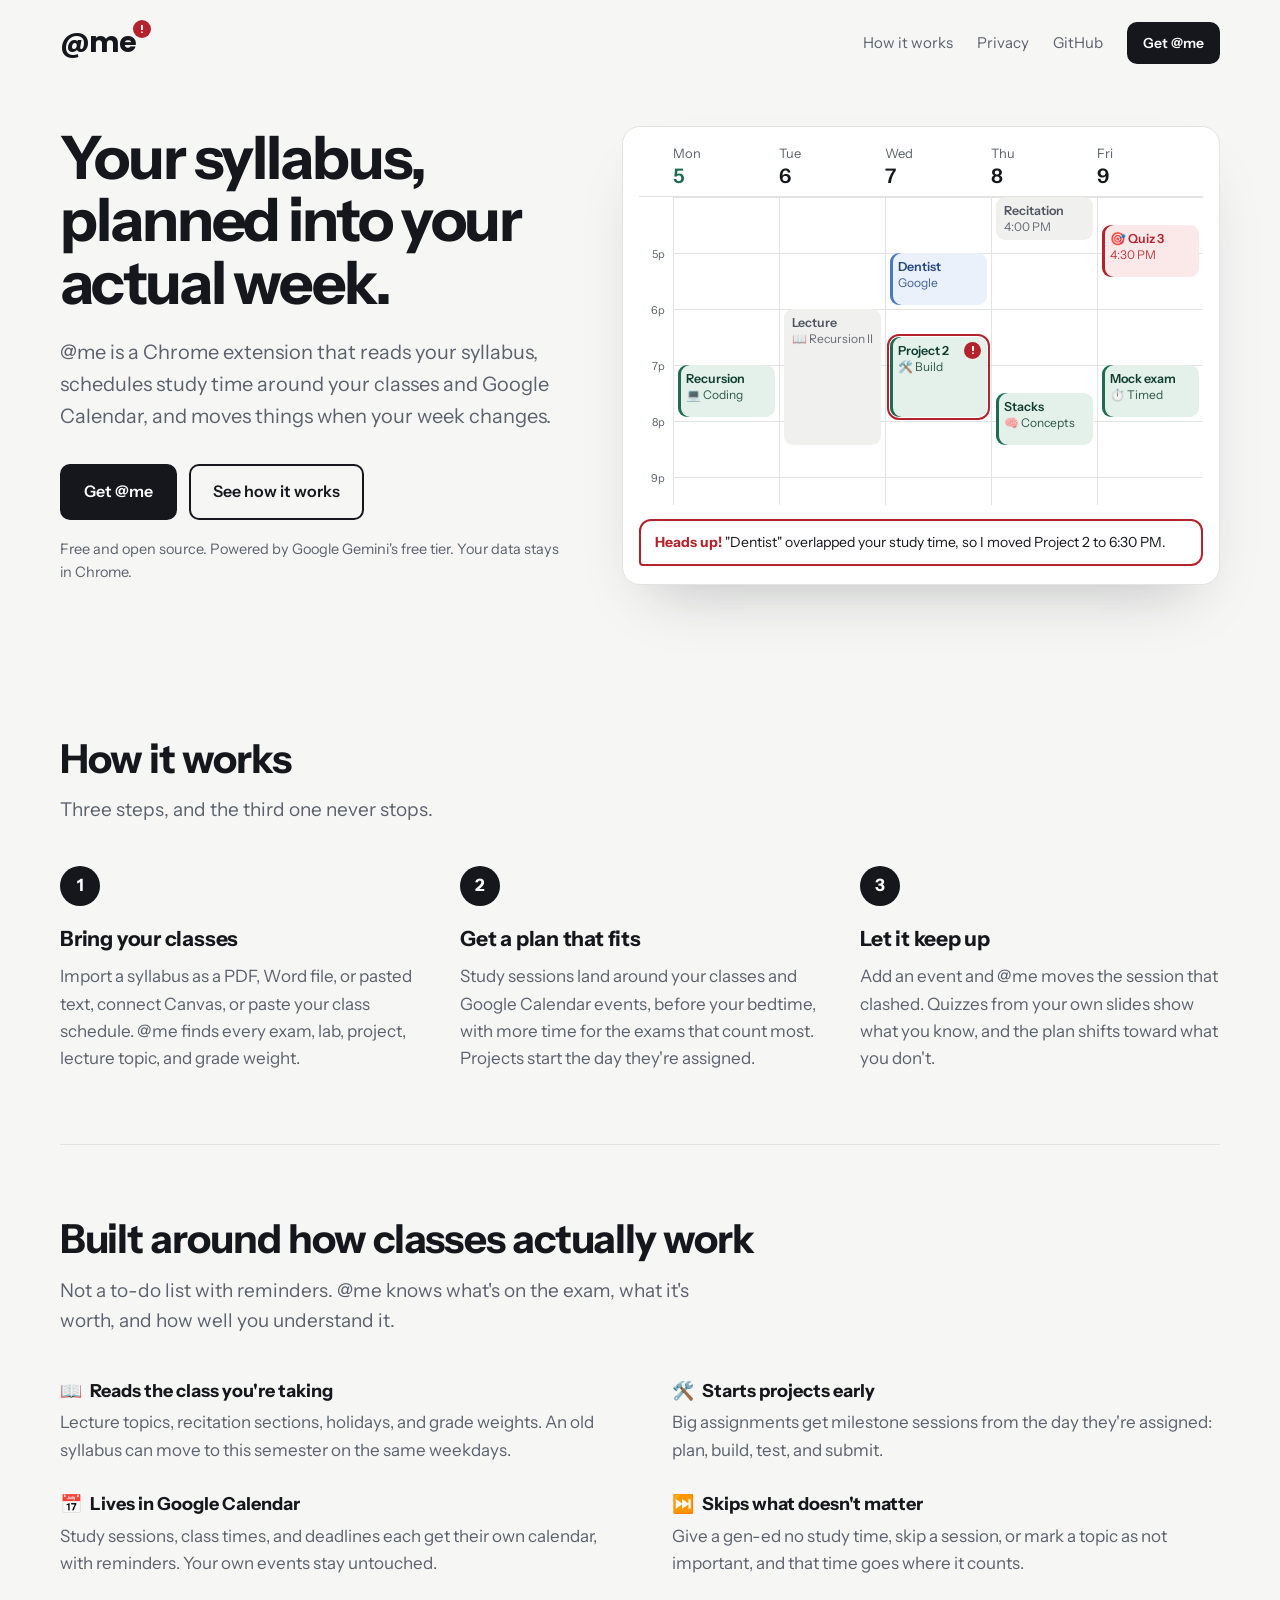
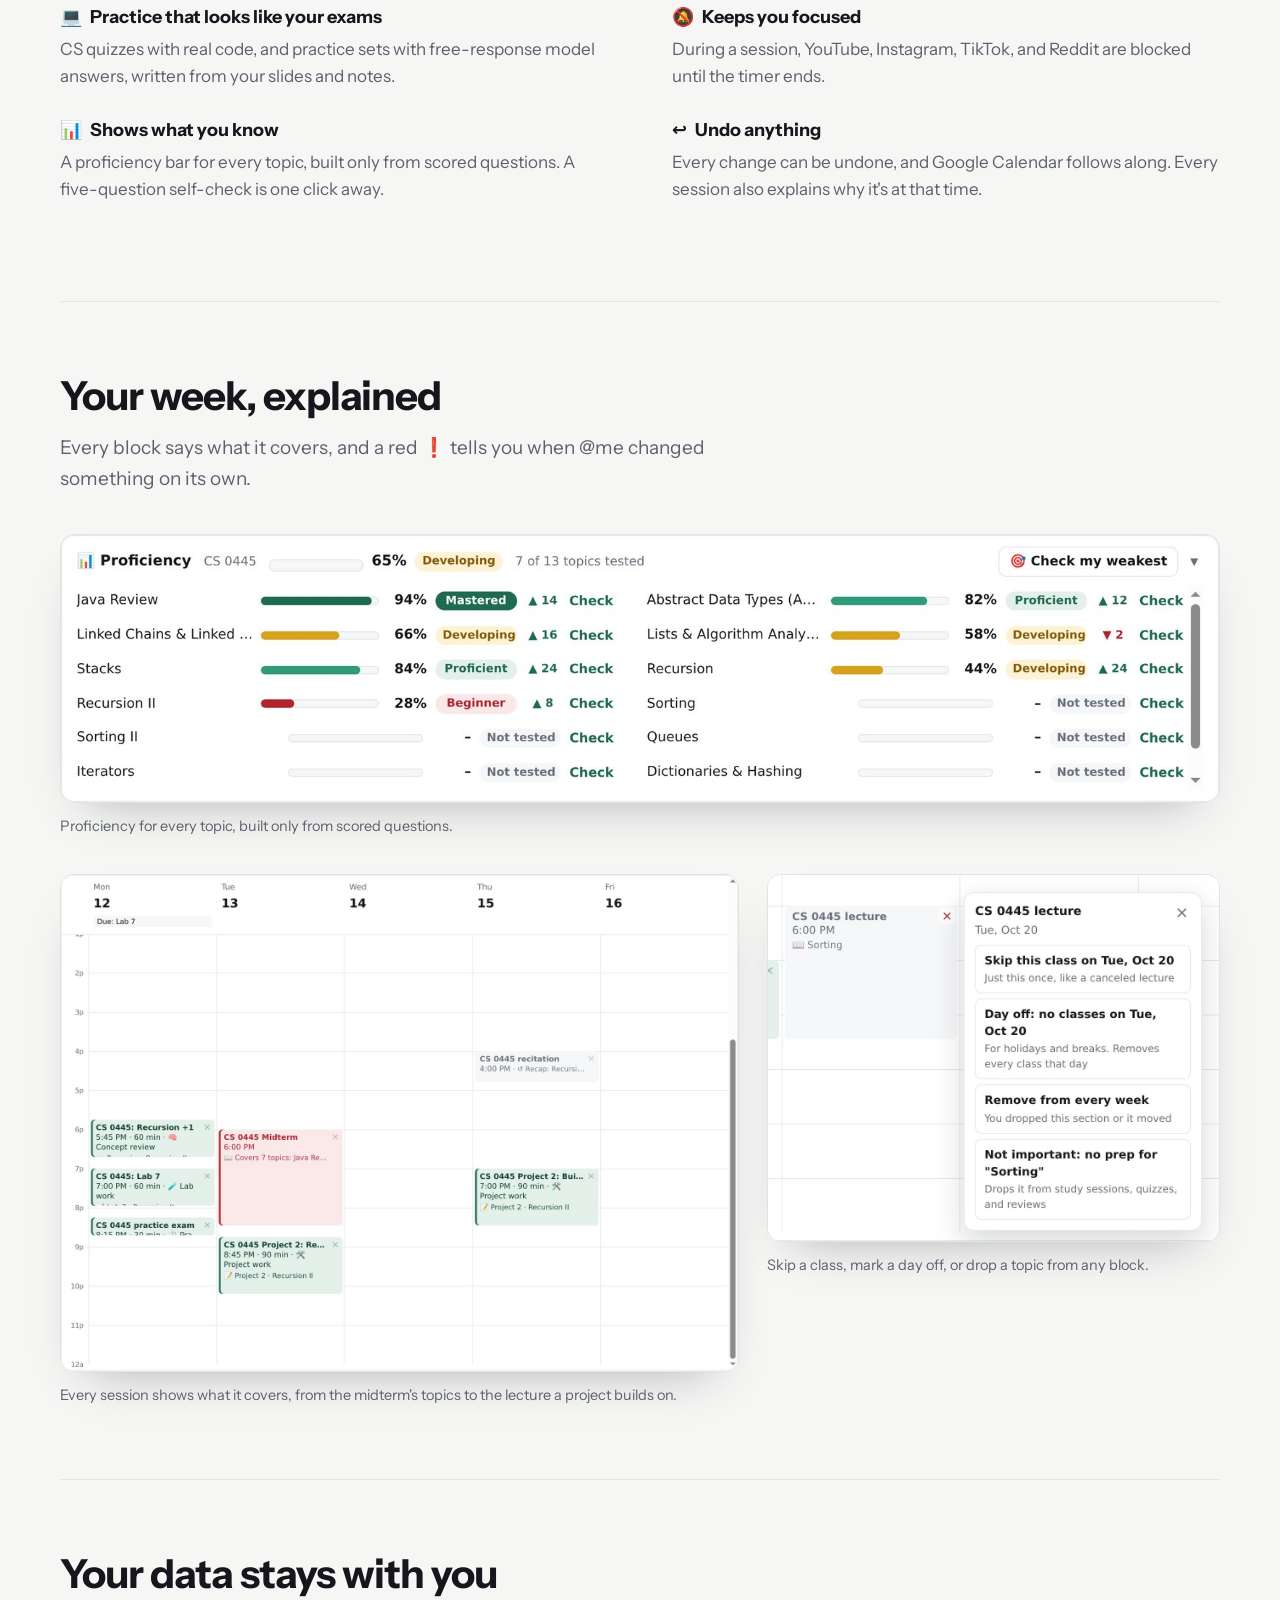
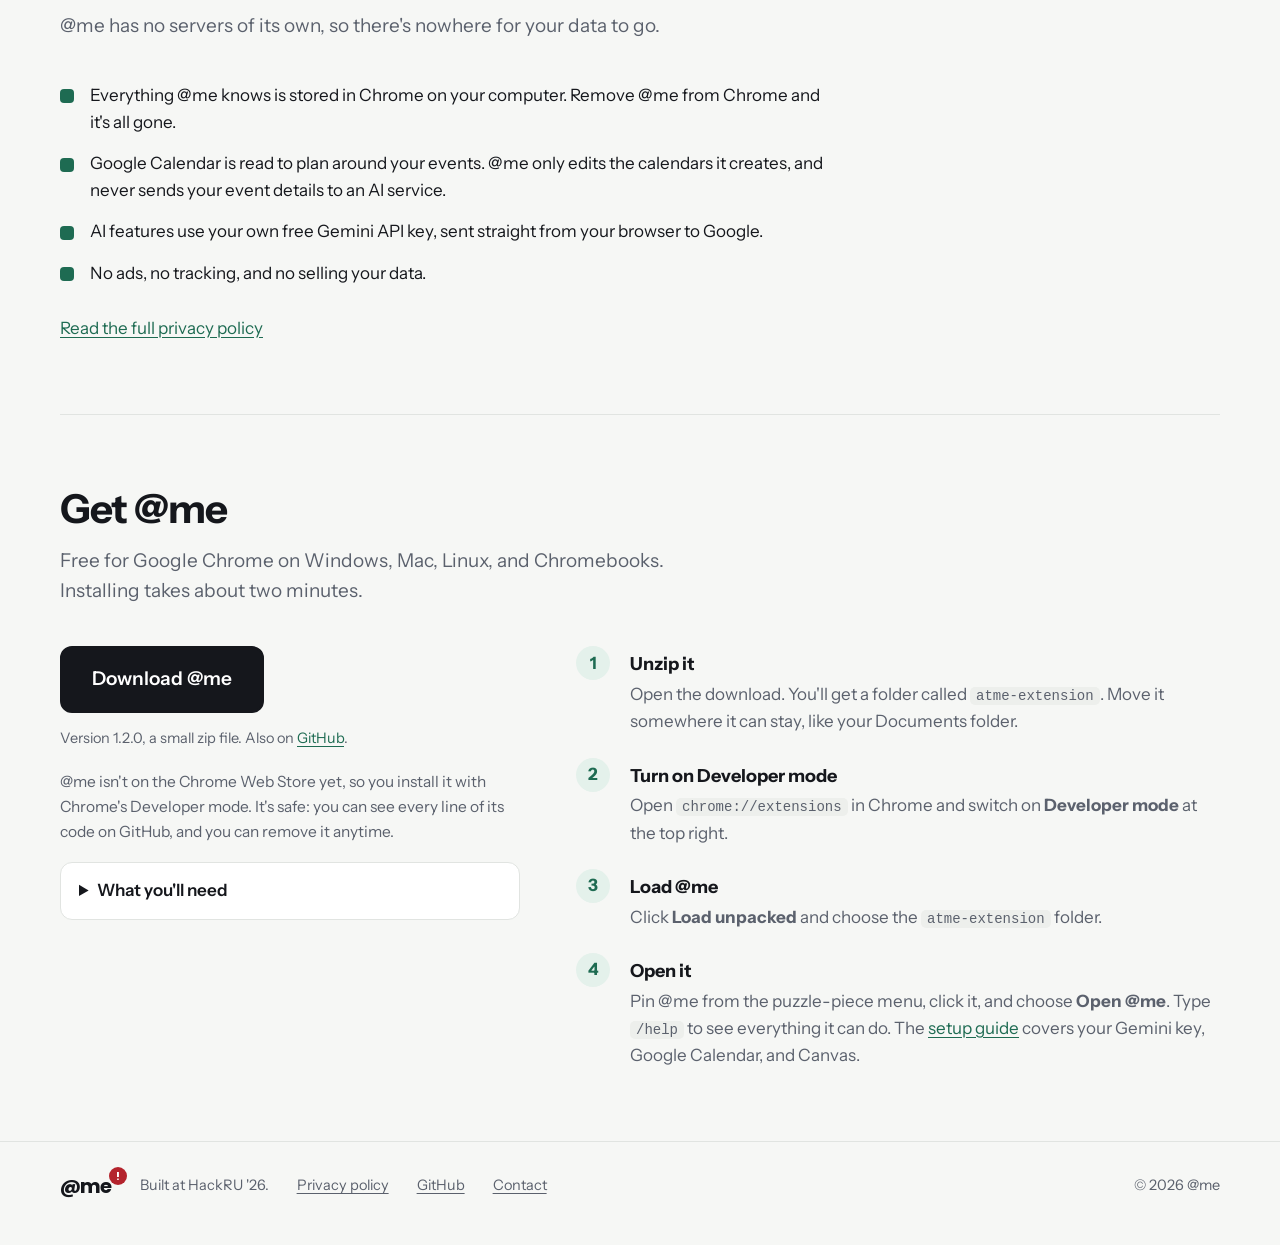
==== site/index.html @ e36cbe59 "Initial commit" ====
<!doctype html>
<html lang="en">
<head>
<meta charset="utf-8">
<meta name="viewport" content="width=device-width, initial-scale=1">
<title>@me: your study operator</title>
<meta name="description" content="@me is a Chrome extension that reads your syllabus, plans study time around your classes and Google Calendar, and moves things when your week changes.">
<link rel="canonical" href="https://atme.tech/">
<link rel="icon" type="image/png" href="assets/icon.png">
<meta property="og:type" content="website">
<meta property="og:url" content="https://atme.tech/">
<meta property="og:title" content="@me: your study operator">
<meta property="og:description" content="Reads your syllabus, plans your studying on Google Calendar, and keeps the plan working when your week changes.">
<meta property="og:image" content="https://atme.tech/assets/share.png">
<meta name="twitter:card" content="summary_large_image">
<link rel="preconnect" href="https://fonts.googleapis.com">
<link rel="preconnect" href="https://fonts.gstatic.com" crossorigin>
<link href="https://fonts.googleapis.com/css2?family=Instrument+Sans:wght@400;500;600;700&family=Poppins:wght@700&display=swap" rel="stylesheet">
<link rel="stylesheet" href="style.css">
</head>
<body>
<div class="wrap">
  <header class="top">
    <a class="mark" href="index.html" aria-label="@me home">@me</a>
    <nav aria-label="Main">
      <a href="#how" class="hide-sm">How it works</a>
      <a href="privacy.html" class="hide-sm">Privacy</a>
      <a href="https://github.com/kyuhan28/atme" class="hide-sm">GitHub</a>
      <a class="btn small" href="#install">Get @me</a>
    </nav>
  </header>

  <main>
    <div class="hero">
      <div>
        <h1>Your syllabus, planned into your actual week.</h1>
        <p class="lead">@me is a Chrome extension that reads your syllabus, schedules study time around your classes and Google Calendar, and moves things when your week changes.</p>
        <div class="ctas">
          <a class="btn" href="#install">Get @me</a>
          <a class="btn quiet" href="#how">See how it works</a>
        </div>
        <p class="note">Free and open source. Powered by Google Gemini's free tier. Your data stays in Chrome.</p>
      </div>

      <figure class="week" aria-label="A week in @me: classes, study sessions, and a session moved for a new Google Calendar event">
        <div class="week-hd" aria-hidden="true"><span></span><span class="today">Mon<b>5</b></span><span>Tue<b>6</b></span><span>Wed<b>7</b></span><span>Thu<b>8</b></span><span>Fri<b>9</b></span></div>
        <div class="week-bd" aria-hidden="true">
          <div class="hrs"><span style="top:calc(var(--hour)*1)">5p</span><span style="top:calc(var(--hour)*2)">6p</span><span style="top:calc(var(--hour)*3)">7p</span><span style="top:calc(var(--hour)*4)">8p</span><span style="top:calc(var(--hour)*5)">9p</span></div>
          <div class="day">
            <div class="blk study" style="--i:0;top:calc(var(--hour)*3);height:calc(var(--hour) - 4px)"><b>Recursion</b><span>💻 Coding</span></div>
          </div>
          <div class="day">
            <div class="blk cls" style="top:calc(var(--hour)*2);height:calc(var(--hour)*2.5 - 4px)"><b>Lecture</b><span>📖 Recursion II</span></div>
          </div>
          <div class="day">
            <div class="blk study ghost" style="--i:1;top:calc(var(--hour)*1);height:calc(var(--hour) - 4px)"><b>Project 2</b><span>🛠️ Build</span></div>
            <div class="blk gev" style="top:calc(var(--hour)*1);height:calc(var(--hour) - 4px)"><b>Dentist</b><span>Google</span></div>
            <div class="blk study moved" style="top:calc(var(--hour)*2.5);height:calc(var(--hour)*1.5 - 4px)"><b>Project 2</b><span>🛠️ Build</span></div>
          </div>
          <div class="day">
            <div class="blk cls" style="top:0;height:calc(var(--hour)*.83 - 4px)"><b>Recitation</b><span>4:00 PM</span></div>
            <div class="blk study" style="--i:2;top:calc(var(--hour)*3.5);height:calc(var(--hour) - 4px)"><b>Stacks</b><span>🧠 Concepts</span></div>
          </div>
          <div class="day">
            <div class="blk exam" style="top:calc(var(--hour)*.5);height:calc(var(--hour) - 4px)"><b>🎯 Quiz 3</b><span>4:30 PM</span></div>
            <div class="blk study" style="--i:3;top:calc(var(--hour)*3);height:calc(var(--hour) - 4px)"><b>Mock exam</b><span>⏱️ Timed</span></div>
          </div>
        </div>
        <p class="week-msg"><b>Heads up!</b> "Dentist" overlapped your study time, so I moved Project 2 to 6:30 PM.</p>
      </figure>
    </div>

    <section id="how">
      <h2>How it works</h2>
      <p class="lede">Three steps, and the third one never stops.</p>
      <ol class="steps">
        <li><h3>Bring your classes</h3><p>Import a syllabus as a PDF, Word file, or pasted text, connect Canvas, or paste your class schedule. @me finds every exam, lab, project, lecture topic, and grade weight.</p></li>
        <li><h3>Get a plan that fits</h3><p>Study sessions land around your classes and Google Calendar events, before your bedtime, with more time for the exams that count most. Projects start the day they're assigned.</p></li>
        <li><h3>Let it keep up</h3><p>Add an event and @me moves the session that clashed. Quizzes from your own slides show what you know, and the plan shifts toward what you don't.</p></li>
      </ol>
    </section>

    <section>
      <h2>Built around how classes actually work</h2>
      <p class="lede">Not a to-do list with reminders. @me knows what's on the exam, what it's worth, and how well you understand it.</p>
      <div class="features">
        <div class="feature"><h3><span class="ic" aria-hidden="true">📖</span>Reads the class you're taking</h3><p>Lecture topics, recitation sections, holidays, and grade weights. An old syllabus can move to this semester on the same weekdays.</p></div>
        <div class="feature"><h3><span class="ic" aria-hidden="true">📅</span>Lives in Google Calendar</h3><p>Study sessions, class times, and deadlines each get their own calendar, with reminders. Your own events stay untouched.</p></div>
        <div class="feature"><h3><span class="ic" aria-hidden="true">💻</span>Practice that looks like your exams</h3><p>CS quizzes with real code, and practice sets with free-response model answers, written from your slides and notes.</p></div>
        <div class="feature"><h3><span class="ic" aria-hidden="true">📊</span>Shows what you know</h3><p>A proficiency bar for every topic, built only from scored questions. A five-question self-check is one click away.</p></div>
        <div class="feature"><h3><span class="ic" aria-hidden="true">🛠️</span>Starts projects early</h3><p>Big assignments get milestone sessions from the day they're assigned: plan, build, test, and submit.</p></div>
        <div class="feature"><h3><span class="ic" aria-hidden="true">⏭️</span>Skips what doesn't matter</h3><p>Give a gen-ed no study time, skip a session, or mark a topic as not important, and that time goes where it counts.</p></div>
        <div class="feature"><h3><span class="ic" aria-hidden="true">🔕</span>Keeps you focused</h3><p>During a session, YouTube, Instagram, TikTok, and Reddit are blocked until the timer ends.</p></div>
        <div class="feature"><h3><span class="ic" aria-hidden="true">↩️</span>Undo anything</h3><p>Every change can be undone, and Google Calendar follows along. Every session also explains why it's at that time.</p></div>
      </div>
    </section>

    <section>
      <h2>Your week, explained</h2>
      <p class="lede">Every block says what it covers, and a red ❗ tells you when @me changed something on its own.</p>
      <div class="shots">
        <figure class="wide"><img src="assets/proficiency.jpg" width="1600" height="369" alt="The proficiency panel: each lecture topic has a bar, a percentage, a level from Beginner to Mastered, and a trend arrow" loading="lazy"><figcaption>Proficiency for every topic, built only from scored questions.</figcaption></figure>
        <figure><img src="assets/dashboard.jpg" width="1600" height="1172" alt="A midterm week in @me: the exam, project milestone sessions, a lab session, and a practice exam, each labeled with what it covers" loading="lazy"><figcaption>Every session shows what it covers, from the midterm's topics to the lecture a project builds on.</figcaption></figure>
        <figure><img src="assets/block-menu.jpg" width="1060" height="860" alt="The menu on a lecture block, with options to skip the class, mark a day off, remove it from every week, or mark its topic not important" loading="lazy"><figcaption>Skip a class, mark a day off, or drop a topic from any block.</figcaption></figure>
      </div>
    </section>

    <section>
      <h2>Your data stays with you</h2>
      <p class="lede">@me has no servers of its own, so there's nowhere for your data to go.</p>
      <ul class="privacy-list">
        <li>Everything @me knows is stored in Chrome on your computer. Remove @me from Chrome and it's all gone.</li>
        <li>Google Calendar is read to plan around your events. @me only edits the calendars it creates, and never sends your event details to an AI service.</li>
        <li>AI features use your own free Gemini API key, sent straight from your browser to Google.</li>
        <li>No ads, no tracking, and no selling your data.</li>
      </ul>
      <a href="privacy.html">Read the full privacy policy</a>
    </section>

    <section id="install">
      <h2>Get @me</h2>
      <p class="lede">Free for Google Chrome on Windows, Mac, Linux, and Chromebooks. Installing takes about two minutes.</p>
      <div class="install">
        <div class="dl">
          <a class="btn big" href="atme-extension.zip" download>Download @me</a>
          <p class="note">Version 1.2.0, a small zip file. Also on <a href="https://github.com/kyuhan28/atme/releases/latest">GitHub</a>.</p>
          <p class="why">@me isn't on the Chrome Web Store yet, so you install it with Chrome's Developer mode. It's safe: you can see every line of its code on GitHub, and you can remove it anytime.</p>
          <details>
            <summary>What you'll need</summary>
            <ul>
              <li>Google Chrome</li>
              <li>A Google account, to connect Google Calendar</li>
              <li>Optional: a free Gemini API key from Google AI Studio, for reading PDFs and writing quizzes. @me works without one.</li>
            </ul>
          </details>
        </div>
        <ol class="isteps">
          <li><h3>Unzip it</h3><p>Open the download. You'll get a folder called <code>atme-extension</code>. Move it somewhere it can stay, like your Documents folder.</p></li>
          <li><h3>Turn on Developer mode</h3><p>Open <code>chrome://extensions</code> in Chrome and switch on <b>Developer mode</b> at the top right.</p></li>
          <li><h3>Load @me</h3><p>Click <b>Load unpacked</b> and choose the <code>atme-extension</code> folder.</p></li>
          <li><h3>Open it</h3><p>Pin @me from the puzzle-piece menu, click it, and choose <b>Open @me</b>. Type <code>/help</code> to see everything it can do. The <a href="https://github.com/kyuhan28/atme/blob/main/docs/SETUP.md">setup guide</a> covers your Gemini key, Google Calendar, and Canvas.</p></li>
        </ol>
      </div>
    </section>
  </main>
</div>

<footer>
  <div class="wrap">
    <a class="mark" href="index.html" aria-label="@me home" style="font-size:20px">@me</a>
    <span>Built at HackRU '26.</span>
    <a href="privacy.html">Privacy policy</a>
    <a href="https://github.com/kyuhan28/atme">GitHub</a>
    <a href="mailto:hankyumin05@gmail.com">Contact</a>
    <span class="right">© 2026 @me</span>
  </div>
</footer>
</body>
</html>
---- site/style.css ----
:root {
  --paper: #F6F7F5;
  --ink: #15171C;
  --ink-2: #5B616D;
  --line: #E1E4E1;
  --pine: #1E6B52;
  --mint: #E4F1EB;
  --alert: #B4232C;
  --alert-soft: #FBE9EA;
  --sky: #EAF1FB;
  --sky-ink: #24477F;
  --google: #4A78C2;
  --hour: 56px;
}
* { box-sizing: border-box; }
html { scroll-behavior: smooth; }
body {
  margin: 0; background: var(--paper); color: var(--ink);
  font: 400 17px/1.6 "Instrument Sans", system-ui, sans-serif;
  -webkit-font-smoothing: antialiased;
}
a { color: var(--pine); text-underline-offset: 3px; }
a:focus-visible, button:focus-visible, summary:focus-visible { outline: 3px solid var(--pine); outline-offset: 3px; border-radius: 6px; }
img { max-width: 100%; height: auto; display: block; }
.wrap { width: min(1160px, 100% - 48px); margin: 0 auto; }

/* top bar */
.top { display: flex; align-items: center; gap: 28px; padding: 22px 0; }
.mark { font: 700 28px/1 Poppins, "Instrument Sans", sans-serif; letter-spacing: -.04em; color: var(--ink); text-decoration: none; position: relative; }
.mark::after { content: "!"; position: absolute; top: -9px; right: -15px; width: 18px; height: 18px; border-radius: 50%; background: var(--alert); color: #fff; font: 700 11px/18px Poppins, sans-serif; text-align: center; letter-spacing: 0; }
.top nav { margin-left: auto; display: flex; align-items: center; gap: 24px; font-size: 15px; }
.top nav a:not(.btn) { color: var(--ink-2); text-decoration: none; }
.top nav a:not(.btn):hover { color: var(--ink); }

.btn { display: inline-block; background: var(--ink); color: #fff; text-decoration: none; font-weight: 600; font-size: 16px; padding: 13px 22px; border-radius: 10px; border: 2px solid var(--ink); }
.btn:hover { background: #2A2E37; border-color: #2A2E37; }
.btn.quiet { background: transparent; color: var(--ink); }
.btn.quiet:hover { background: #fff; }
.btn.small { font-size: 14px; padding: 8px 14px; }

/* hero: the week itself */
.hero { display: grid; grid-template-columns: minmax(0, 11fr) minmax(0, 13fr); gap: 56px; align-items: center; padding: 40px 0 80px; }
.hero h1 { font-size: clamp(40px, 4.8vw, 60px); line-height: 1.04; letter-spacing: -.035em; font-weight: 700; margin: 0 0 22px; }
.hero .lead { font-size: 20px; color: var(--ink-2); margin: 0 0 32px; max-width: 30em; }
.ctas { display: flex; flex-wrap: wrap; gap: 12px; }
.hero .note { font-size: 14.5px; color: var(--ink-2); margin: 18px 0 0; }

.week { background: #fff; border: 1px solid var(--line); border-radius: 18px; padding: 16px 16px 18px; box-shadow: 0 30px 60px -30px rgba(21, 23, 28, .28); }
.week-hd { display: grid; grid-template-columns: 34px repeat(5, 1fr); font-size: 13px; color: var(--ink-2); padding-bottom: 8px; border-bottom: 1px solid var(--line); }
.week-hd b { display: block; font-size: 20px; color: var(--ink); line-height: 1.2; font-weight: 600; }
.week-hd .today b { color: var(--pine); }
.week-bd { display: grid; grid-template-columns: 34px repeat(5, 1fr); position: relative; }
.hrs { position: relative; height: calc(var(--hour) * 5.5); }
.hrs span { position: absolute; right: 8px; font-size: 11px; color: var(--ink-2); transform: translateY(-7px); }
.day { position: relative; height: calc(var(--hour) * 5.5); border-left: 1px solid var(--line); background-image: linear-gradient(var(--line) 1px, transparent 1px); background-size: 100% var(--hour); }
.blk { position: absolute; left: 4px; right: 4px; border-radius: 9px; padding: 6px 8px; font-size: 12px; line-height: 1.3; overflow: hidden; }
.blk b { display: block; font-size: 12.5px; font-weight: 600; white-space: nowrap; overflow: hidden; text-overflow: ellipsis; }
.blk span { display: block; opacity: .85; white-space: nowrap; overflow: hidden; text-overflow: ellipsis; }
.cls { background: #F0F1EF; color: #4F5560; }
.study { background: var(--mint); color: #0F3D2F; box-shadow: inset 3px 0 0 var(--pine); }
.gev { background: var(--sky); color: var(--sky-ink); box-shadow: inset 3px 0 0 var(--google); }
.exam { background: var(--alert-soft); color: var(--alert); box-shadow: inset 3px 0 0 var(--alert); }
.moved::after { content: "!"; position: absolute; top: 5px; right: 6px; width: 17px; height: 17px; border-radius: 50%; background: var(--alert); color: #fff; font: 700 11px/17px Poppins, sans-serif; text-align: center; }
.moved { outline: 2px solid var(--alert); outline-offset: 1px; }
.week-msg { margin: 14px 0 0; padding: 10px 14px; border-radius: 12px 12px 12px 4px; border: 2px solid var(--alert); font-size: 14px; background: #fff; }
.week-msg b { color: var(--alert); }

/* the one orchestrated moment: classes, then study time, then a Google event moves a session */
@media (prefers-reduced-motion: no-preference) {
  .cls, .exam { animation: appear .45s ease-out both; }
  .study { animation: slide .5s cubic-bezier(.2, .8, .2, 1) both; animation-delay: calc(.6s + var(--i, 0) * .12s); }
  .gev { animation: drop .45s cubic-bezier(.2, .8, .2, 1) both; animation-delay: 1.9s; }
  .ghost { animation: leave .35s ease-in both; animation-delay: 2.35s; }
  .moved { animation: slide .45s cubic-bezier(.2, .8, .2, 1) both, pulse .5s ease-out 3.2s; animation-delay: 2.65s, 3.2s; }
  .moved::after { animation: pop .35s cubic-bezier(.3, 1.6, .5, 1) both; animation-delay: 3.05s; }
  .week-msg { animation: appear .4s ease-out both; animation-delay: 3.3s; }
}
@keyframes appear { from { opacity: 0; } }
@keyframes slide { from { opacity: 0; transform: translateY(10px); } }
@keyframes drop { from { opacity: 0; transform: translateY(-16px); } }
@keyframes leave { to { opacity: 0; transform: scale(.94); } }
@keyframes pop { from { transform: scale(0); } }
@keyframes pulse { 50% { outline-offset: 4px; } }
.ghost { pointer-events: none; }
@media (prefers-reduced-motion: reduce) { .ghost { display: none; } }

/* sections */
section { padding: 72px 0; }
section + section { border-top: 1px solid var(--line); }
h2 { font-size: clamp(30px, 3.4vw, 40px); line-height: 1.12; letter-spacing: -.025em; margin: 0 0 14px; font-weight: 700; }
.lede { font-size: 19px; color: var(--ink-2); max-width: 36em; margin: 0 0 40px; }

.steps { list-style: none; padding: 0; margin: 0; display: grid; grid-template-columns: repeat(3, 1fr); gap: 40px; counter-reset: step; }
.steps li { counter-increment: step; }
.steps li::before { content: counter(step); display: grid; place-items: center; width: 40px; height: 40px; border-radius: 50%; background: var(--ink); color: #fff; font-weight: 700; margin-bottom: 16px; }
.steps h3 { font-size: 21px; margin: 0 0 8px; letter-spacing: -.01em; }
.steps p { margin: 0; color: var(--ink-2); }

.features { columns: 2; column-gap: 64px; }
.feature { break-inside: avoid; padding: 0 0 26px; }
.feature h3 { font-size: 18px; margin: 0 0 4px; }
.feature h3 .ic { margin-right: 8px; }
.feature p { margin: 0; color: var(--ink-2); }

.shots { display: grid; grid-template-columns: 3fr 2fr; gap: 36px 28px; align-items: start; }
.shots .wide { grid-column: 1 / -1; }
figure { margin: 0; }
figure img { border-radius: 14px; border: 1px solid var(--line); box-shadow: 0 24px 48px -28px rgba(21, 23, 28, .35); }
figcaption { font-size: 14.5px; color: var(--ink-2); margin-top: 12px; }

.privacy-list { list-style: none; padding: 0; margin: 0 0 28px; display: grid; gap: 14px; max-width: 46em; }
.privacy-list li { padding-left: 30px; position: relative; }
.privacy-list li::before { content: ""; position: absolute; left: 0; top: .45em; width: 14px; height: 14px; border-radius: 4px; background: var(--pine); }

.install { display: grid; grid-template-columns: minmax(0, 5fr) minmax(0, 7fr); gap: 56px; align-items: start; }
.btn.big { font-size: 19px; padding: 16px 30px; border-radius: 12px; }
.dl .note { font-size: 14.5px; color: var(--ink-2); margin: 14px 0 0; }
.dl .why { font-size: 15.5px; color: var(--ink-2); margin: 20px 0 18px; max-width: 30em; }
.isteps { list-style: none; padding: 0; margin: 0; display: grid; gap: 22px; counter-reset: istep; }
.isteps li { counter-increment: istep; display: grid; grid-template-columns: 40px 1fr; column-gap: 14px; }
.isteps li::before { content: counter(istep); grid-row: span 2; display: grid; place-items: center; width: 34px; height: 34px; border-radius: 50%; background: var(--mint); color: var(--pine); font-weight: 700; }
.isteps h3 { font-size: 18px; margin: 4px 0 2px; }
.isteps p { margin: 0; color: var(--ink-2); }
details { border: 1px solid var(--line); border-radius: 12px; padding: 14px 18px; background: #fff; }
summary { cursor: pointer; font-weight: 600; }
code { font: 14px/1.4 ui-monospace, Menlo, Consolas, monospace; background: #EDEFEC; padding: 1px 6px; border-radius: 5px; }

footer { border-top: 1px solid var(--line); padding: 32px 0 48px; font-size: 14.5px; color: var(--ink-2); }
footer .wrap { display: flex; flex-wrap: wrap; gap: 16px 28px; align-items: center; }
footer a { color: var(--ink-2); }
footer .right { margin-left: auto; }

/* privacy policy page */
.doc { max-width: 44em; padding: 24px 0 72px; }
.doc h1 { font-size: clamp(36px, 4.4vw, 52px); letter-spacing: -.03em; line-height: 1.08; margin: 12px 0 8px; }
.doc .updated { color: var(--ink-2); margin: 0 0 36px; }
.doc h2 { font-size: 24px; margin: 40px 0 10px; letter-spacing: -.015em; }
.doc ul { padding-left: 22px; }
.doc li { margin: 6px 0; }
.doc table { border-collapse: collapse; width: 100%; font-size: 15.5px; margin: 8px 0; }
.doc th, .doc td { text-align: left; vertical-align: top; padding: 10px 12px; border-bottom: 1px solid var(--line); }
.doc th { font-weight: 600; background: #EEF0ED; }

/* small screens */
@media (max-width: 900px) {
  .hero { grid-template-columns: 1fr; gap: 36px; padding-top: 16px; }
  .steps, .install, .shots { grid-template-columns: 1fr; gap: 36px; }
  .features { columns: 1; }
  .top nav a.hide-sm { display: none; }
}
@media (max-width: 560px) {
  :root { --hour: 46px; }
  .week-hd, .week-bd { grid-template-columns: 28px repeat(5, minmax(0, 1fr)); }
  .blk { padding: 4px 5px; font-size: 10.5px; } .blk b { font-size: 11px; } .blk span { display: none; }
  .hero .lead { font-size: 18px; }
}
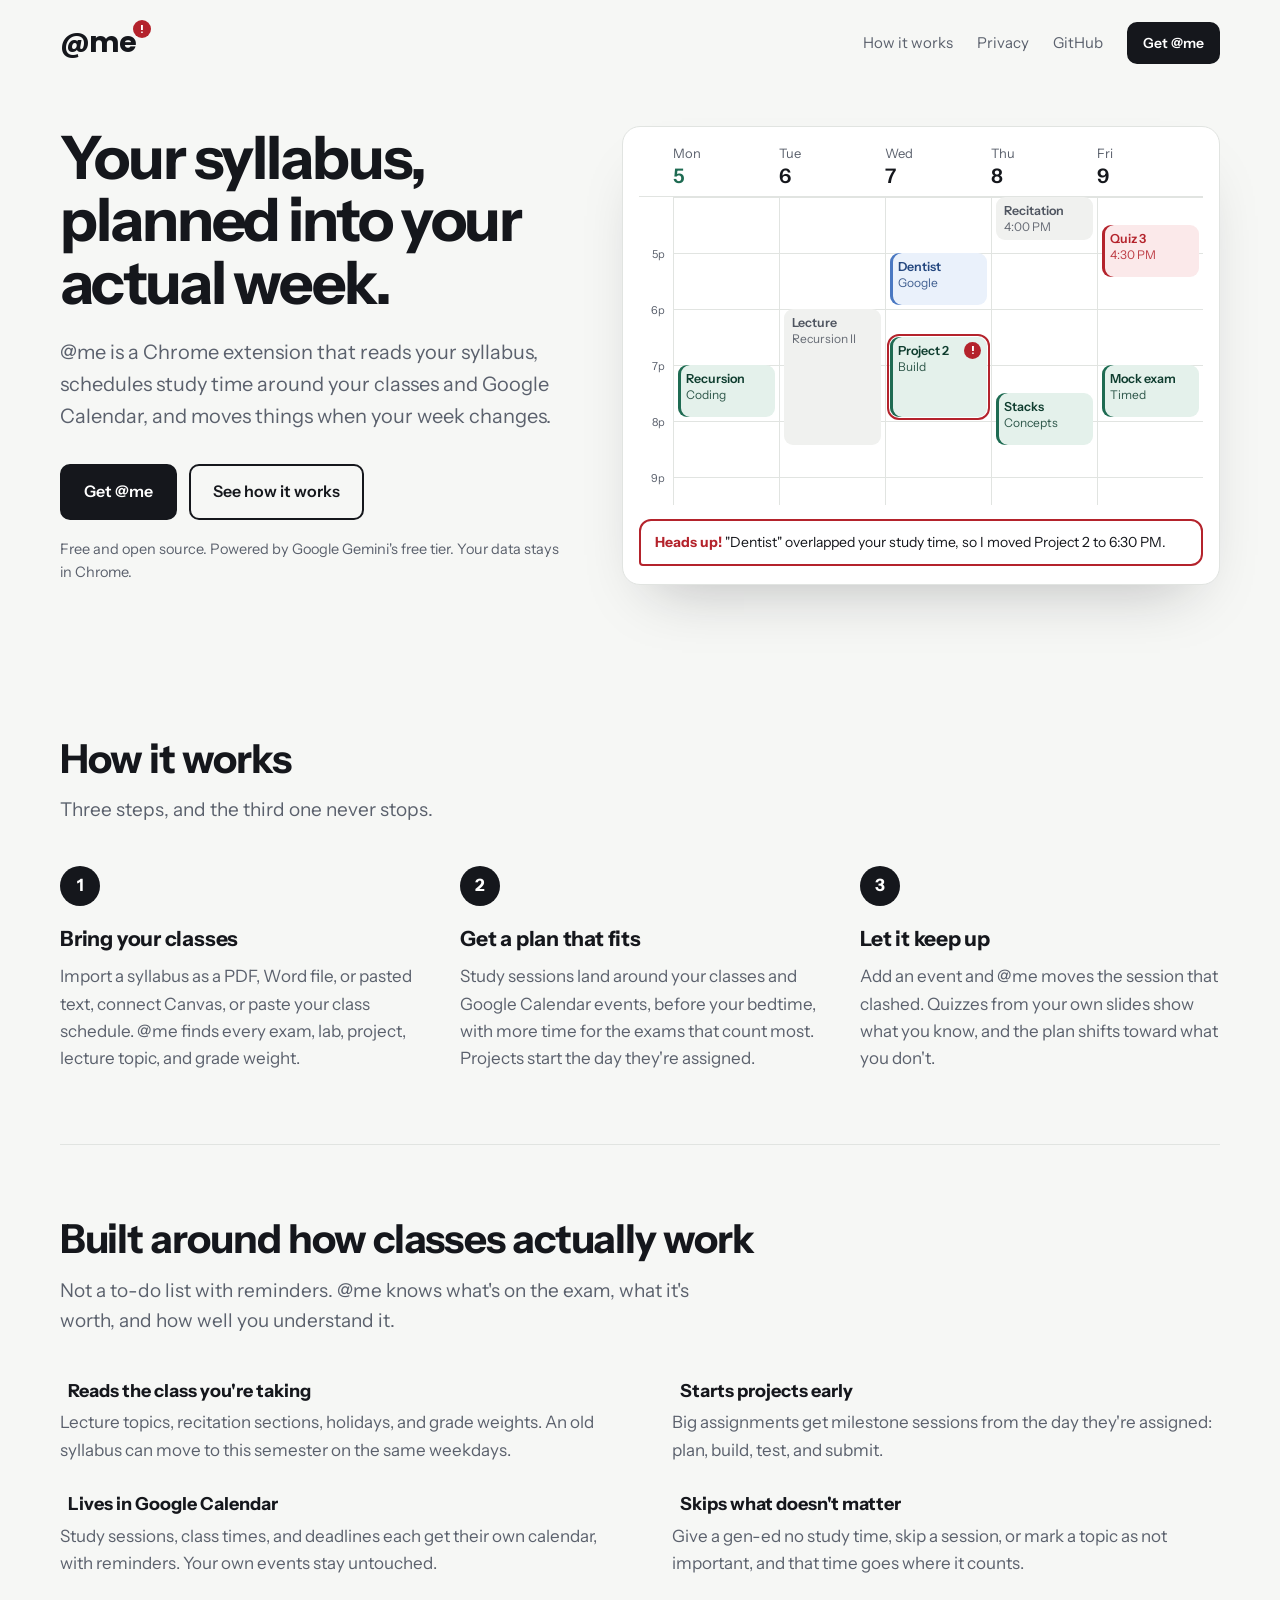
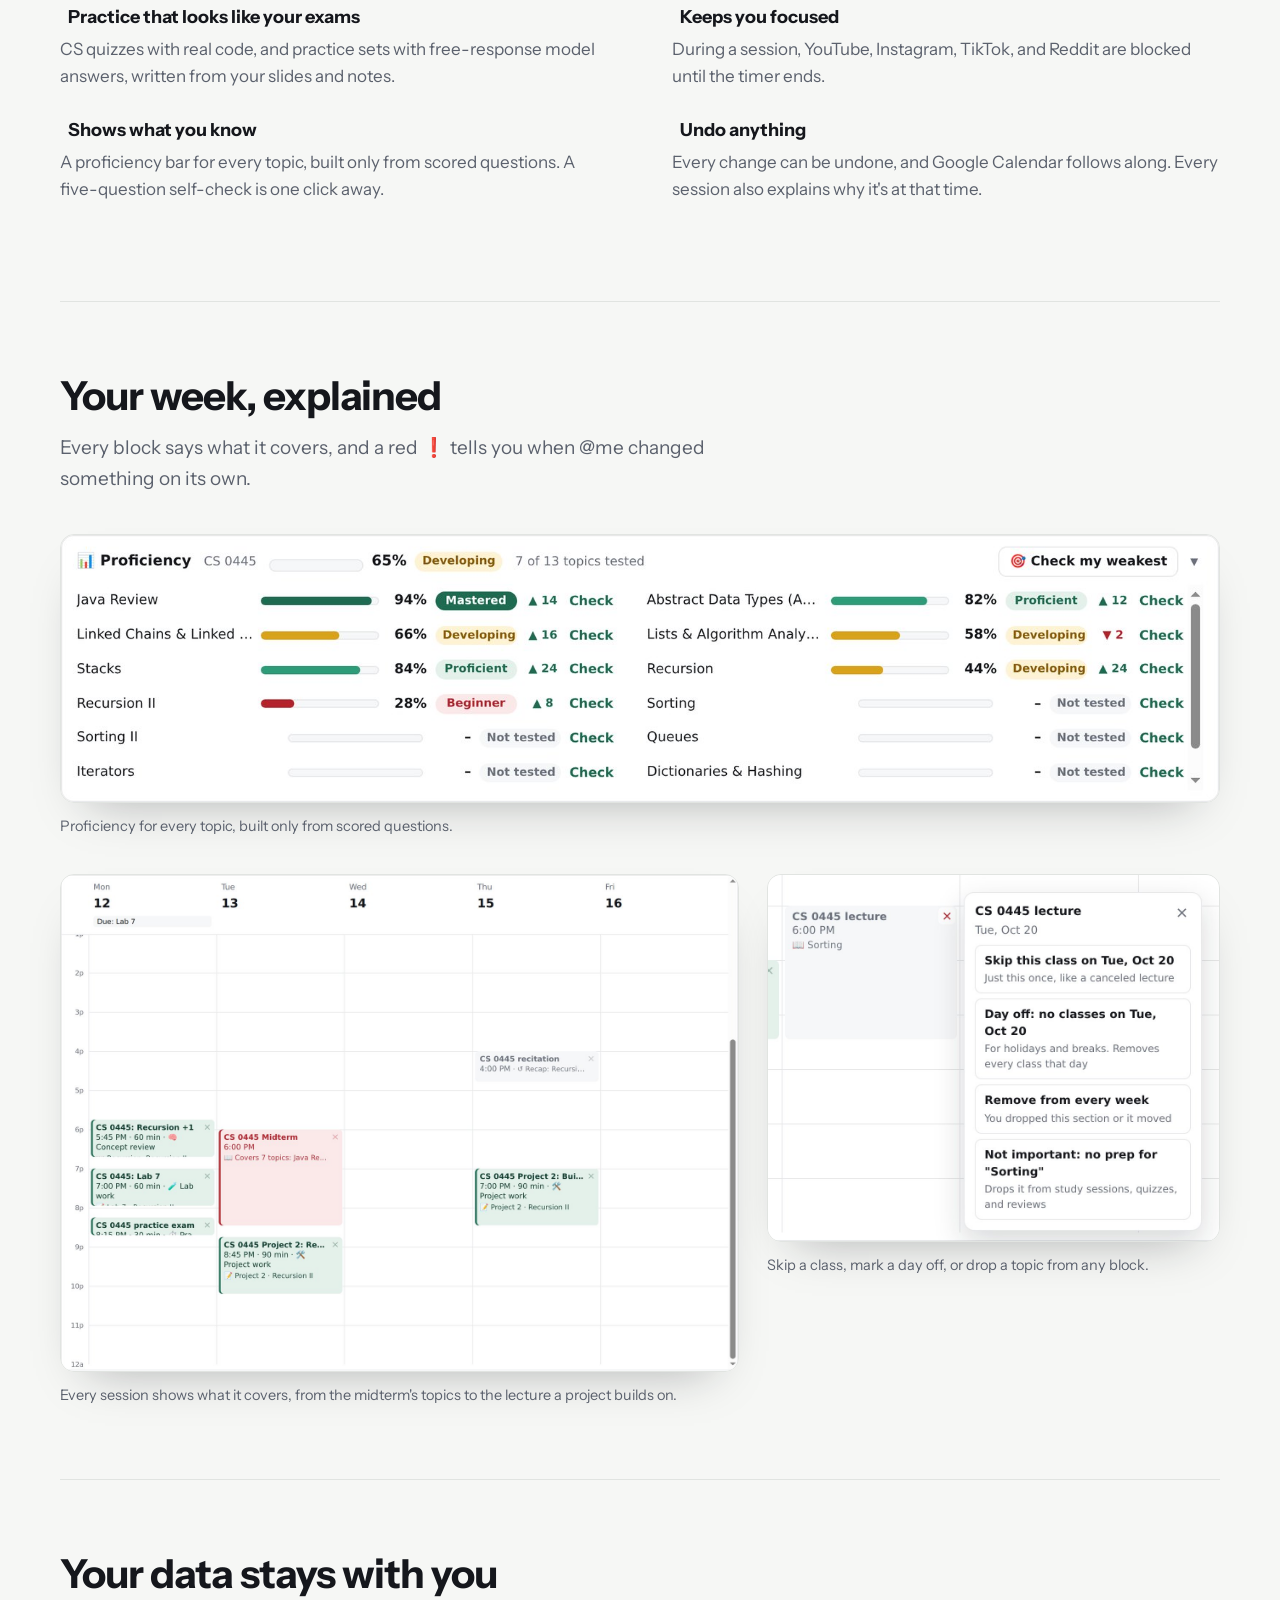
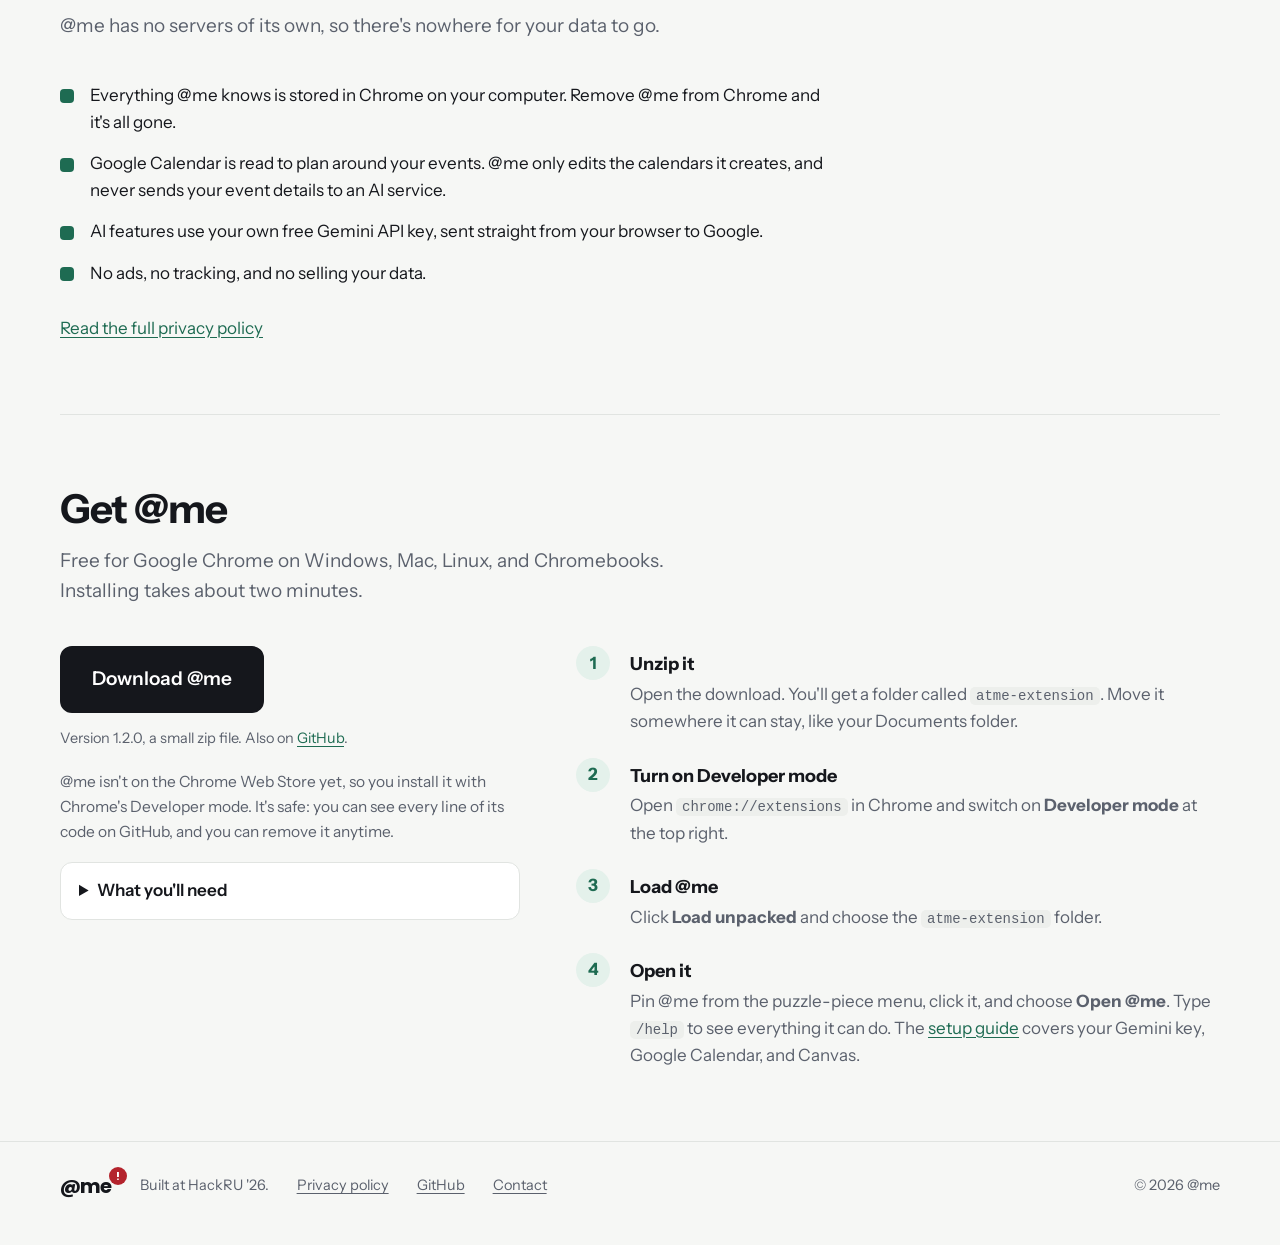
==== commit ecd4fcdf: "updated" ====
--- a/site/index.html
+++ b/site/index.html
@@ -47,23 +47,23 @@
         <div class="week-bd" aria-hidden="true">
           <div class="hrs"><span style="top:calc(var(--hour)*1)">5p</span><span style="top:calc(var(--hour)*2)">6p</span><span style="top:calc(var(--hour)*3)">7p</span><span style="top:calc(var(--hour)*4)">8p</span><span style="top:calc(var(--hour)*5)">9p</span></div>
           <div class="day">
-            <div class="blk study" style="--i:0;top:calc(var(--hour)*3);height:calc(var(--hour) - 4px)"><b>Recursion</b><span>💻 Coding</span></div>
+            <div class="blk study" style="--i:0;top:calc(var(--hour)*3);height:calc(var(--hour) - 4px)"><b>Recursion</b><span>Coding</span></div>
           </div>
           <div class="day">
-            <div class="blk cls" style="top:calc(var(--hour)*2);height:calc(var(--hour)*2.5 - 4px)"><b>Lecture</b><span>📖 Recursion II</span></div>
+            <div class="blk cls" style="top:calc(var(--hour)*2);height:calc(var(--hour)*2.5 - 4px)"><b>Lecture</b><span>Recursion II</span></div>
           </div>
           <div class="day">
-            <div class="blk study ghost" style="--i:1;top:calc(var(--hour)*1);height:calc(var(--hour) - 4px)"><b>Project 2</b><span>🛠️ Build</span></div>
+            <div class="blk study ghost" style="--i:1;top:calc(var(--hour)*1);height:calc(var(--hour) - 4px)"><b>Project 2</b><span>Build</span></div>
             <div class="blk gev" style="top:calc(var(--hour)*1);height:calc(var(--hour) - 4px)"><b>Dentist</b><span>Google</span></div>
-            <div class="blk study moved" style="top:calc(var(--hour)*2.5);height:calc(var(--hour)*1.5 - 4px)"><b>Project 2</b><span>🛠️ Build</span></div>
+            <div class="blk study moved" style="top:calc(var(--hour)*2.5);height:calc(var(--hour)*1.5 - 4px)"><b>Project 2</b><span>Build</span></div>
           </div>
           <div class="day">
             <div class="blk cls" style="top:0;height:calc(var(--hour)*.83 - 4px)"><b>Recitation</b><span>4:00 PM</span></div>
-            <div class="blk study" style="--i:2;top:calc(var(--hour)*3.5);height:calc(var(--hour) - 4px)"><b>Stacks</b><span>🧠 Concepts</span></div>
+            <div class="blk study" style="--i:2;top:calc(var(--hour)*3.5);height:calc(var(--hour) - 4px)"><b>Stacks</b><span>Concepts</span></div>
           </div>
           <div class="day">
-            <div class="blk exam" style="top:calc(var(--hour)*.5);height:calc(var(--hour) - 4px)"><b>🎯 Quiz 3</b><span>4:30 PM</span></div>
-            <div class="blk study" style="--i:3;top:calc(var(--hour)*3);height:calc(var(--hour) - 4px)"><b>Mock exam</b><span>⏱️ Timed</span></div>
+            <div class="blk exam" style="top:calc(var(--hour)*.5);height:calc(var(--hour) - 4px)"><b>Quiz 3</b><span>4:30 PM</span></div>
+            <div class="blk study" style="--i:3;top:calc(var(--hour)*3);height:calc(var(--hour) - 4px)"><b>Mock exam</b><span>Timed</span></div>
           </div>
         </div>
         <p class="week-msg"><b>Heads up!</b> "Dentist" overlapped your study time, so I moved Project 2 to 6:30 PM.</p>
@@ -84,14 +84,14 @@
       <h2>Built around how classes actually work</h2>
       <p class="lede">Not a to-do list with reminders. @me knows what's on the exam, what it's worth, and how well you understand it.</p>
       <div class="features">
-        <div class="feature"><h3><span class="ic" aria-hidden="true">📖</span>Reads the class you're taking</h3><p>Lecture topics, recitation sections, holidays, and grade weights. An old syllabus can move to this semester on the same weekdays.</p></div>
-        <div class="feature"><h3><span class="ic" aria-hidden="true">📅</span>Lives in Google Calendar</h3><p>Study sessions, class times, and deadlines each get their own calendar, with reminders. Your own events stay untouched.</p></div>
-        <div class="feature"><h3><span class="ic" aria-hidden="true">💻</span>Practice that looks like your exams</h3><p>CS quizzes with real code, and practice sets with free-response model answers, written from your slides and notes.</p></div>
-        <div class="feature"><h3><span class="ic" aria-hidden="true">📊</span>Shows what you know</h3><p>A proficiency bar for every topic, built only from scored questions. A five-question self-check is one click away.</p></div>
-        <div class="feature"><h3><span class="ic" aria-hidden="true">🛠️</span>Starts projects early</h3><p>Big assignments get milestone sessions from the day they're assigned: plan, build, test, and submit.</p></div>
-        <div class="feature"><h3><span class="ic" aria-hidden="true">⏭️</span>Skips what doesn't matter</h3><p>Give a gen-ed no study time, skip a session, or mark a topic as not important, and that time goes where it counts.</p></div>
-        <div class="feature"><h3><span class="ic" aria-hidden="true">🔕</span>Keeps you focused</h3><p>During a session, YouTube, Instagram, TikTok, and Reddit are blocked until the timer ends.</p></div>
-        <div class="feature"><h3><span class="ic" aria-hidden="true">↩️</span>Undo anything</h3><p>Every change can be undone, and Google Calendar follows along. Every session also explains why it's at that time.</p></div>
+        <div class="feature"><h3><span class="ic" aria-hidden="true"></span>Reads the class you're taking</h3><p>Lecture topics, recitation sections, holidays, and grade weights. An old syllabus can move to this semester on the same weekdays.</p></div>
+        <div class="feature"><h3><span class="ic" aria-hidden="true"></span>Lives in Google Calendar</h3><p>Study sessions, class times, and deadlines each get their own calendar, with reminders. Your own events stay untouched.</p></div>
+        <div class="feature"><h3><span class="ic" aria-hidden="true"></span>Practice that looks like your exams</h3><p>CS quizzes with real code, and practice sets with free-response model answers, written from your slides and notes.</p></div>
+        <div class="feature"><h3><span class="ic" aria-hidden="true"></span>Shows what you know</h3><p>A proficiency bar for every topic, built only from scored questions. A five-question self-check is one click away.</p></div>
+        <div class="feature"><h3><span class="ic" aria-hidden="true"></span>Starts projects early</h3><p>Big assignments get milestone sessions from the day they're assigned: plan, build, test, and submit.</p></div>
+        <div class="feature"><h3><span class="ic" aria-hidden="true"></span>Skips what doesn't matter</h3><p>Give a gen-ed no study time, skip a session, or mark a topic as not important, and that time goes where it counts.</p></div>
+        <div class="feature"><h3><span class="ic" aria-hidden="true"></span>Keeps you focused</h3><p>During a session, YouTube, Instagram, TikTok, and Reddit are blocked until the timer ends.</p></div>
+        <div class="feature"><h3><span class="ic" aria-hidden="true"></span>Undo anything</h3><p>Every change can be undone, and Google Calendar follows along. Every session also explains why it's at that time.</p></div>
       </div>
     </section>
 
